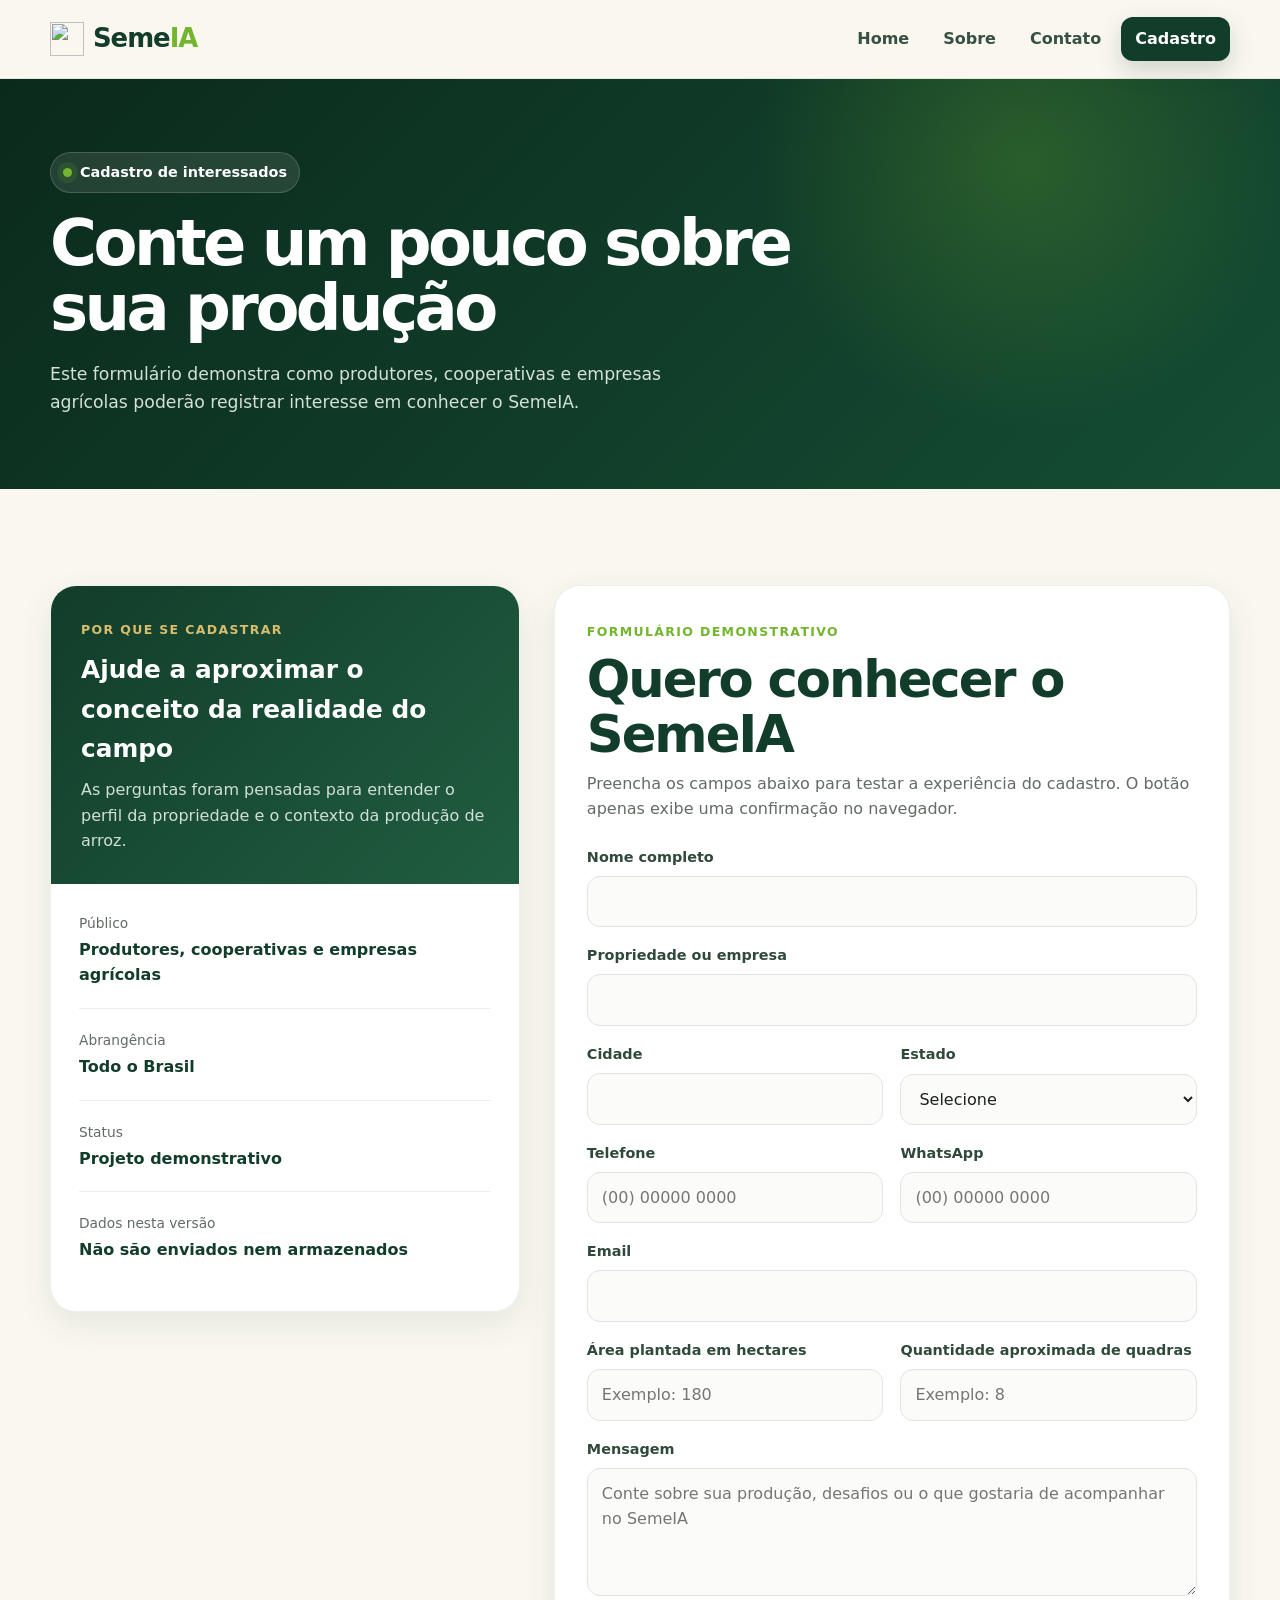
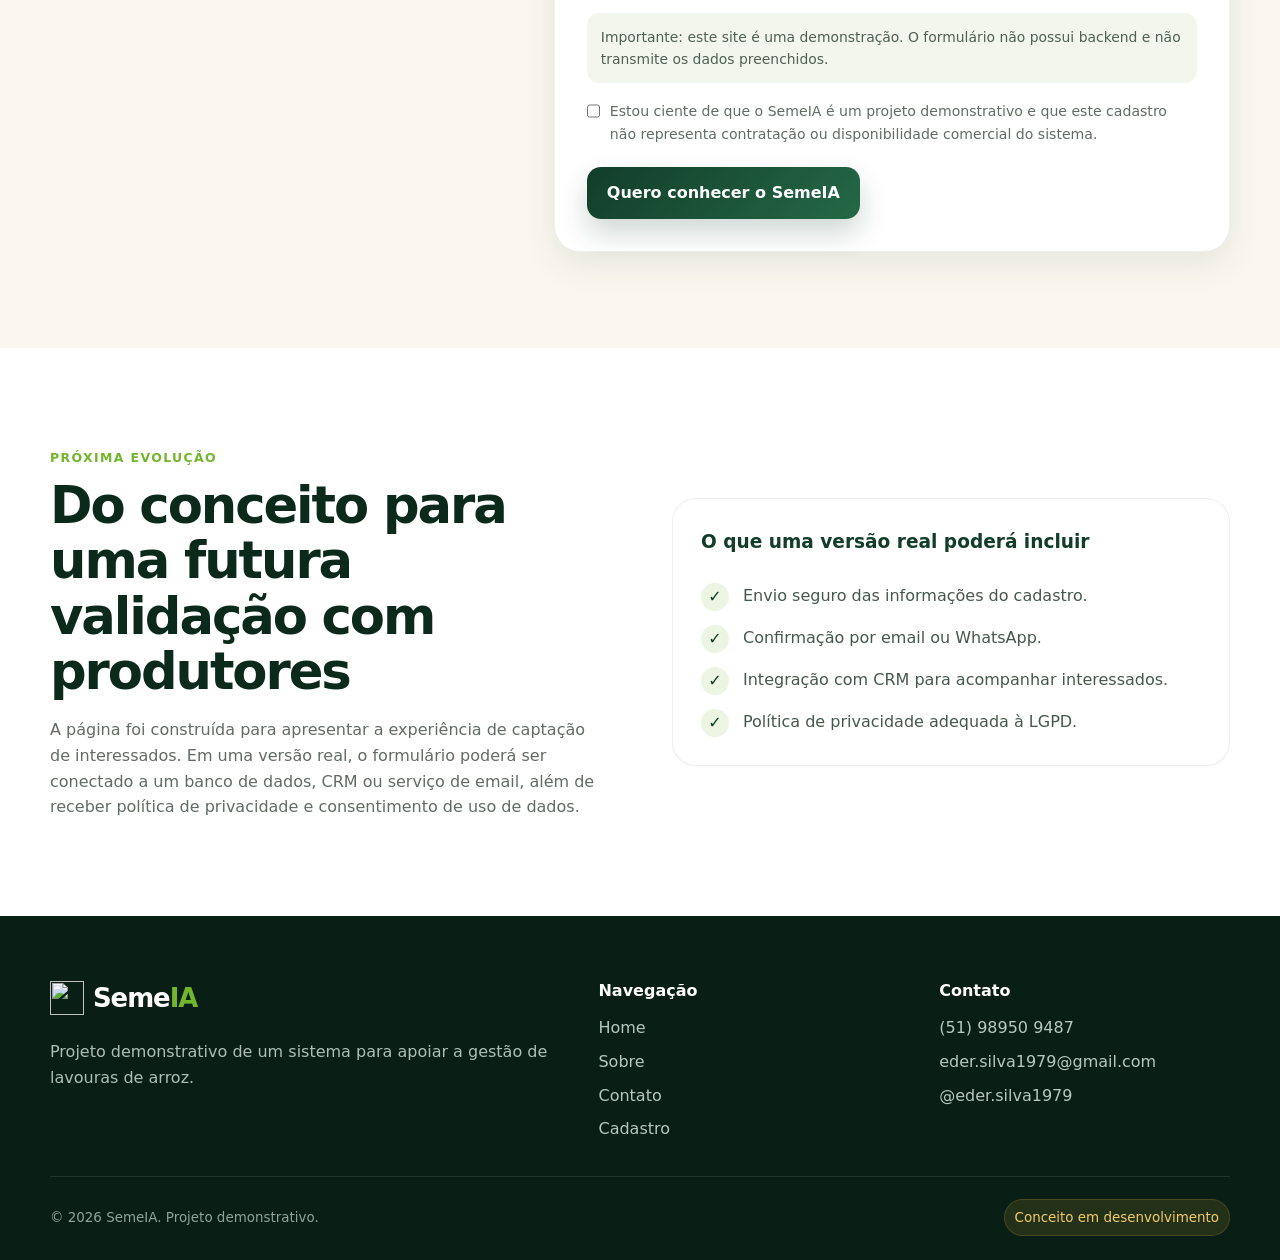
==== cadastro.html @ e6ffd7ab "Add files via upload" ====
<!doctype html>
<html lang="pt-BR">
<head>
  <meta charset="utf-8">
  <meta name="viewport" content="width=device-width, initial-scale=1">
  <meta name="description" content="Cadastre seu interesse no projeto demonstrativo SemeIA, conceito de sistema para produtores de arroz.">
  <title>Cadastro | SemeIA</title>
  <link rel="icon" href="assets/folha.svg" type="image/svg+xml">
  <link rel="stylesheet" href="styles.css">
</head>
<body>
  <a class="skip_link" href="#conteudo">Ir para o conteúdo</a>
  <header class="topbar"><div class="container navbar"><a class="brand" href="index.html"><img src="assets/folha.svg" alt=""><span>Seme<strong>IA</strong></span></a><button class="menu_button" type="button" aria-label="Abrir menu" aria-expanded="false"><span></span></button><nav aria-label="Navegação principal"><ul class="nav_links"><li><a href="index.html" data-page="index.html">Home</a></li><li><a href="sobre.html" data-page="sobre.html">Sobre</a></li><li><a href="contato.html" data-page="contato.html">Contato</a></li><li><a class="nav_cta" href="cadastro.html" data-page="cadastro.html">Cadastro</a></li></ul></nav></div></header>

  <main id="conteudo">
    <section class="page_hero register_hero"><div class="container reveal"><div class="eyebrow"><span class="eyebrow_dot"></span> Cadastro de interessados</div><h1>Conte um pouco sobre sua produção</h1><p>Este formulário demonstra como produtores, cooperativas e empresas agrícolas poderão registrar interesse em conhecer o SemeIA.</p></div></section>

    <section class="section">
      <div class="container form_layout">
        <aside class="contact_panel reveal">
          <div class="contact_panel_top"><span class="kicker" style="color:#d9bd6d">Por que se cadastrar</span><h3>Ajude a aproximar o conceito da realidade do campo</h3><p>As perguntas foram pensadas para entender o perfil da propriedade e o contexto da produção de arroz.</p></div>
          <div class="contact_items">
            <div class="contact_item"><span>Público</span><strong>Produtores, cooperativas e empresas agrícolas</strong></div>
            <div class="contact_item"><span>Abrangência</span><strong>Todo o Brasil</strong></div>
            <div class="contact_item"><span>Status</span><strong>Projeto demonstrativo</strong></div>
            <div class="contact_item"><span>Dados nesta versão</span><strong>Não são enviados nem armazenados</strong></div>
          </div>
        </aside>

        <div class="form_card reveal">
          <span class="kicker">Formulário demonstrativo</span>
          <h2>Quero conhecer o SemeIA</h2>
          <p class="form_intro">Preencha os campos abaixo para testar a experiência do cadastro. O botão apenas exibe uma confirmação no navegador.</p>
          <form id="interestForm">
            <div class="form_grid">
              <div class="form_group full"><label for="nome">Nome completo</label><input id="nome" name="nome" type="text" autocomplete="name" required></div>
              <div class="form_group full"><label for="empresa">Propriedade ou empresa</label><input id="empresa" name="empresa" type="text" required></div>
              <div class="form_group"><label for="cidade">Cidade</label><input id="cidade" name="cidade" type="text" autocomplete="address-level2" required></div>
              <div class="form_group"><label for="estado">Estado</label><select id="estado" name="estado" required><option value="">Selecione</option><option>AC</option><option>AL</option><option>AP</option><option>AM</option><option>BA</option><option>CE</option><option>DF</option><option>ES</option><option>GO</option><option>MA</option><option>MT</option><option>MS</option><option>MG</option><option>PA</option><option>PB</option><option>PR</option><option>PE</option><option>PI</option><option>RJ</option><option>RN</option><option>RS</option><option>RO</option><option>RR</option><option>SC</option><option>SP</option><option>SE</option><option>TO</option></select></div>
              <div class="form_group"><label for="telefone">Telefone</label><input id="telefone" name="telefone" type="tel" autocomplete="tel" required placeholder="(00) 00000 0000"></div>
              <div class="form_group"><label for="whatsapp">WhatsApp</label><input id="whatsapp" name="whatsapp" type="tel" required placeholder="(00) 00000 0000"></div>
              <div class="form_group full"><label for="email">Email</label><input id="email" name="email" type="email" autocomplete="email" required></div>
              <div class="form_group"><label for="hectares">Área plantada em hectares</label><input id="hectares" name="hectares" type="number" min="0" step="0.1" required placeholder="Exemplo: 180"></div>
              <div class="form_group"><label for="quadras">Quantidade aproximada de quadras</label><input id="quadras" name="quadras" type="number" min="1" step="1" required placeholder="Exemplo: 8"></div>
              <div class="form_group full"><label for="mensagem">Mensagem</label><textarea id="mensagem" name="mensagem" placeholder="Conte sobre sua produção, desafios ou o que gostaria de acompanhar no SemeIA"></textarea></div>
            </div>
            <div class="form_note">Importante: este site é uma demonstração. O formulário não possui backend e não transmite os dados preenchidos.</div>
            <label class="inline_check"><input type="checkbox" required><span>Estou ciente de que o SemeIA é um projeto demonstrativo e que este cadastro não representa contratação ou disponibilidade comercial do sistema.</span></label>
            <button class="button button_primary" type="submit">Quero conhecer o SemeIA</button>
            <div class="form_success" id="interestSuccess" role="status">Cadastro demonstrativo concluído. Obrigado pelo interesse no SemeIA. Nenhum dado foi enviado ou armazenado.</div>
          </form>
        </div>
      </div>
    </section>

    <section class="section section_white">
      <div class="container split">
        <div class="reveal"><span class="kicker">Próxima evolução</span><h2 class="section_title">Do conceito para uma futura validação com produtores</h2><p style="margin-top:18px;color:var(--cinza_medio)">A página foi construída para apresentar a experiência de captação de interessados. Em uma versão real, o formulário poderá ser conectado a um banco de dados, CRM ou serviço de email, além de receber política de privacidade e consentimento de uso de dados.</p></div>
        <div class="feature_card reveal" style="min-height:auto"><h3>O que uma versão real poderá incluir</h3><ul class="check_list"><li><span class="check_mark">✓</span><span>Envio seguro das informações do cadastro.</span></li><li><span class="check_mark">✓</span><span>Confirmação por email ou WhatsApp.</span></li><li><span class="check_mark">✓</span><span>Integração com CRM para acompanhar interessados.</span></li><li><span class="check_mark">✓</span><span>Política de privacidade adequada à LGPD.</span></li></ul></div>
      </div>
    </section>
  </main>

  <footer class="footer"><div class="container"><div class="footer_grid"><div><a class="brand" href="index.html"><img src="assets/folha.svg" alt=""><span>Seme<strong>IA</strong></span></a><p class="footer_about">Projeto demonstrativo de um sistema para apoiar a gestão de lavouras de arroz.</p></div><div><h4>Navegação</h4><ul class="footer_links"><li><a href="index.html">Home</a></li><li><a href="sobre.html">Sobre</a></li><li><a href="contato.html">Contato</a></li><li><a href="cadastro.html">Cadastro</a></li></ul></div><div><h4>Contato</h4><ul class="footer_links"><li><a href="tel:+5551989509487">(51) 98950 9487</a></li><li><a href="mailto:eder.silva1979@gmail.com">eder.silva1979@gmail.com</a></li><li><a href="https://instagram.com/eder.silva1979" target="_blank" rel="noopener">@eder.silva1979</a></li></ul></div></div><div class="footer_bottom"><span>© 2026 SemeIA. Projeto demonstrativo.</span><span class="demo_badge">Conceito em desenvolvimento</span></div></div></footer>
  <script src="script.js"></script>
</body>
</html>
---- styles.css ----
:root {
  --verde_floresta: #123d2a;
  --verde_profundo: #0b2a1c;
  --verde_folha: #73b52c;
  --verde_claro: #b7d985;
  --dourado_arroz: #d7a93b;
  --bege_palha: #f1ead9;
  --bege_claro: #faf7ef;
  --branco: #ffffff;
  --cinza_escuro: #1c211e;
  --cinza_medio: #626b64;
  --cinza_claro: #edf0ed;
  --alerta: #d84b3d;
  --atencao: #e7b936;
  --ok: #58a84e;
  --sombra: 0 24px 60px rgba(18, 61, 42, 0.14);
  --sombra_suave: 0 12px 34px rgba(18, 61, 42, 0.09);
  --raio: 24px;
  --raio_menor: 16px;
  --largura: 1180px;
}

* {
  box-sizing: border-box;
  margin: 0;
  padding: 0;
}

html {
  scroll-behavior: smooth;
}

body {
  font-family: Inter, ui-sans-serif, system-ui, -apple-system, BlinkMacSystemFont, "Segoe UI", sans-serif;
  color: var(--cinza_escuro);
  background: var(--bege_claro);
  line-height: 1.6;
  overflow-x: hidden;
}

img {
  display: block;
  width: 100%;
}

a {
  color: inherit;
  text-decoration: none;
}

button,
input,
select,
textarea {
  font: inherit;
}

.container {
  width: min(var(--largura), calc(100% - 40px));
  margin: 0 auto;
}

.skip_link {
  position: fixed;
  top: 10px;
  left: 10px;
  z-index: 9999;
  transform: translateY(-160%);
  background: var(--verde_profundo);
  color: var(--branco);
  padding: 10px 14px;
  border-radius: 10px;
}

.skip_link:focus {
  transform: translateY(0);
}

.topbar {
  position: sticky;
  top: 0;
  z-index: 1000;
  background: rgba(250, 247, 239, 0.9);
  backdrop-filter: blur(16px);
  border-bottom: 1px solid rgba(18, 61, 42, 0.09);
}

.navbar {
  min-height: 78px;
  display: flex;
  align-items: center;
  justify-content: space-between;
  gap: 28px;
}

.brand {
  display: inline-flex;
  align-items: center;
  gap: 9px;
  font-size: 1.62rem;
  font-weight: 850;
  color: var(--verde_floresta);
  letter-spacing: -0.04em;
}

.brand img {
  width: 34px;
  height: 34px;
}

.brand strong {
  color: var(--verde_folha);
}

.nav_links {
  display: flex;
  align-items: center;
  gap: 6px;
  list-style: none;
}

.nav_links a {
  display: inline-flex;
  align-items: center;
  min-height: 44px;
  padding: 9px 14px;
  border-radius: 12px;
  font-weight: 650;
  color: #365043;
  transition: 180ms ease;
}

.nav_links a:hover,
.nav_links a.active {
  background: rgba(115, 181, 44, 0.12);
  color: var(--verde_floresta);
}

.nav_cta {
  background: var(--verde_floresta) !important;
  color: var(--branco) !important;
  box-shadow: 0 10px 24px rgba(18, 61, 42, 0.18);
}

.menu_button {
  display: none;
  width: 46px;
  height: 46px;
  border: 0;
  border-radius: 14px;
  background: rgba(18, 61, 42, 0.08);
  color: var(--verde_floresta);
  cursor: pointer;
}

.menu_button span,
.menu_button::before,
.menu_button::after {
  content: "";
  display: block;
  width: 22px;
  height: 2px;
  margin: 5px auto;
  background: currentColor;
  transition: 180ms ease;
}

.hero {
  position: relative;
  min-height: 700px;
  overflow: hidden;
  background:
    radial-gradient(circle at 80% 20%, rgba(183, 217, 133, 0.38), transparent 28%),
    linear-gradient(135deg, #f8f4e8 0%, #edf2df 58%, #e5eed7 100%);
}

.hero::before {
  content: "";
  position: absolute;
  inset: 0;
  background-image:
    linear-gradient(rgba(18, 61, 42, 0.035) 1px, transparent 1px),
    linear-gradient(90deg, rgba(18, 61, 42, 0.035) 1px, transparent 1px);
  background-size: 36px 36px;
  mask-image: linear-gradient(to right, #000 0%, transparent 72%);
  pointer-events: none;
}

.hero_grid {
  position: relative;
  z-index: 2;
  min-height: 700px;
  display: grid;
  grid-template-columns: 1.05fr 0.95fr;
  align-items: center;
  gap: 44px;
  padding: 72px 0 62px;
}

.eyebrow {
  display: inline-flex;
  align-items: center;
  gap: 8px;
  margin-bottom: 18px;
  padding: 8px 12px;
  border: 1px solid rgba(18, 61, 42, 0.13);
  border-radius: 999px;
  background: rgba(255, 255, 255, 0.7);
  color: var(--verde_floresta);
  font-weight: 750;
  font-size: 0.9rem;
}

.eyebrow_dot {
  width: 9px;
  height: 9px;
  border-radius: 50%;
  background: var(--verde_folha);
  box-shadow: 0 0 0 6px rgba(115, 181, 44, 0.12);
}

.hero h1,
.page_hero h1 {
  font-size: clamp(2.7rem, 5vw, 5rem);
  line-height: 1.02;
  letter-spacing: -0.055em;
  color: var(--verde_profundo);
  max-width: 790px;
}

.hero h1 span {
  color: var(--verde_folha);
}

.hero_text {
  max-width: 660px;
  margin: 24px 0 30px;
  font-size: 1.16rem;
  color: #4e5e54;
}

.hero_actions,
.cta_actions {
  display: flex;
  flex-wrap: wrap;
  gap: 12px;
}

.button {
  display: inline-flex;
  align-items: center;
  justify-content: center;
  min-height: 52px;
  padding: 12px 20px;
  border: 0;
  border-radius: 14px;
  font-weight: 780;
  cursor: pointer;
  transition: transform 180ms ease, box-shadow 180ms ease, background 180ms ease;
}

.button:hover {
  transform: translateY(-2px);
}

.button_primary {
  color: var(--branco);
  background: linear-gradient(135deg, var(--verde_floresta), #246946);
  box-shadow: 0 14px 28px rgba(18, 61, 42, 0.2);
}

.button_secondary {
  color: var(--verde_floresta);
  background: rgba(255, 255, 255, 0.72);
  border: 1px solid rgba(18, 61, 42, 0.14);
}

.button_gold {
  color: #3c2d0c;
  background: var(--dourado_arroz);
  box-shadow: 0 12px 26px rgba(215, 169, 59, 0.24);
}

.hero_note {
  display: flex;
  gap: 10px;
  align-items: center;
  margin-top: 24px;
  color: var(--cinza_medio);
  font-size: 0.92rem;
}

.hero_note_icon {
  width: 28px;
  height: 28px;
  border-radius: 50%;
  display: grid;
  place-items: center;
  background: rgba(115, 181, 44, 0.14);
  color: var(--verde_floresta);
  font-weight: 900;
}

.hero_visual {
  position: relative;
  min-height: 570px;
  display: grid;
  place-items: end center;
}

.mascot_glow {
  position: absolute;
  width: 430px;
  height: 430px;
  border-radius: 50%;
  background: radial-gradient(circle, rgba(183, 217, 133, 0.75), rgba(183, 217, 133, 0));
  filter: blur(1px);
  top: 60px;
  right: 2%;
}

.mascot {
  position: relative;
  z-index: 2;
  width: min(520px, 100%);
  max-height: 610px;
  object-fit: contain;
  object-position: bottom;
  filter: drop-shadow(0 30px 38px rgba(20, 54, 35, 0.2));
  animation: float 5.2s ease-in-out infinite;
}

@keyframes float {
  0%, 100% { transform: translateY(0); }
  50% { transform: translateY(-10px); }
}

.sensor_chip {
  position: absolute;
  z-index: 3;
  width: 190px;
  padding: 13px 14px;
  border-radius: 16px;
  background: rgba(255, 255, 255, 0.88);
  border: 1px solid rgba(18, 61, 42, 0.09);
  box-shadow: var(--sombra_suave);
  backdrop-filter: blur(12px);
}

.sensor_chip strong {
  display: block;
  color: var(--verde_floresta);
  font-size: 0.95rem;
}

.sensor_chip span {
  display: block;
  margin-top: 2px;
  font-size: 0.82rem;
  color: var(--cinza_medio);
}

.sensor_chip_one { left: 0; top: 115px; }
.sensor_chip_two { right: 0; top: 205px; }
.sensor_chip_three { left: 30px; bottom: 88px; }

.section {
  padding: 96px 0;
}

.section_white {
  background: var(--branco);
}

.section_dark {
  color: var(--branco);
  background:
    radial-gradient(circle at 90% 10%, rgba(115, 181, 44, 0.18), transparent 30%),
    linear-gradient(135deg, #0b2a1c, #123d2a);
}

.section_head {
  max-width: 760px;
  margin-bottom: 46px;
}

.section_head.center {
  text-align: center;
  margin-left: auto;
  margin-right: auto;
}

.kicker {
  display: inline-block;
  margin-bottom: 10px;
  color: var(--verde_folha);
  font-weight: 820;
  text-transform: uppercase;
  letter-spacing: 0.11em;
  font-size: 0.78rem;
}

.section h2,
.section_title {
  font-size: clamp(2rem, 4vw, 3.25rem);
  line-height: 1.08;
  letter-spacing: -0.04em;
  color: var(--verde_profundo);
}

.section_dark h2,
.section_dark .section_title {
  color: var(--branco);
}

.section_head p {
  margin-top: 16px;
  font-size: 1.06rem;
  color: var(--cinza_medio);
}

.section_dark .section_head p {
  color: #c8d6cd;
}

.stats_grid {
  display: grid;
  grid-template-columns: repeat(3, 1fr);
  gap: 18px;
  margin-top: -46px;
  position: relative;
  z-index: 8;
}

.stat_card {
  padding: 28px;
  border-radius: 20px;
  background: rgba(255, 255, 255, 0.95);
  border: 1px solid rgba(18, 61, 42, 0.08);
  box-shadow: var(--sombra_suave);
}

.stat_number {
  display: inline-flex;
  align-items: baseline;
  gap: 4px;
  font-size: 2.2rem;
  font-weight: 900;
  color: var(--verde_floresta);
  letter-spacing: -0.05em;
}

.stat_card p {
  margin-top: 4px;
  color: var(--cinza_medio);
}

.feature_grid {
  display: grid;
  grid-template-columns: repeat(3, 1fr);
  gap: 20px;
}

.feature_card {
  min-height: 238px;
  padding: 28px;
  border-radius: var(--raio);
  background: var(--branco);
  border: 1px solid rgba(18, 61, 42, 0.08);
  box-shadow: 0 2px 0 rgba(18, 61, 42, 0.02);
  transition: transform 220ms ease, box-shadow 220ms ease, border 220ms ease;
}

.feature_card:hover {
  transform: translateY(-7px);
  border-color: rgba(115, 181, 44, 0.36);
  box-shadow: var(--sombra_suave);
}

.feature_icon {
  width: 50px;
  height: 50px;
  display: grid;
  place-items: center;
  border-radius: 15px;
  background: rgba(115, 181, 44, 0.12);
  color: var(--verde_floresta);
  margin-bottom: 18px;
}

.feature_icon svg {
  width: 26px;
  height: 26px;
  stroke: currentColor;
  fill: none;
  stroke-width: 1.8;
  stroke-linecap: round;
  stroke-linejoin: round;
}

.feature_card h3 {
  color: var(--verde_floresta);
  font-size: 1.16rem;
  margin-bottom: 9px;
}

.feature_card p {
  color: var(--cinza_medio);
  font-size: 0.96rem;
}

.split {
  display: grid;
  grid-template-columns: 1fr 1fr;
  align-items: center;
  gap: 64px;
}

.photo_frame {
  position: relative;
  overflow: hidden;
  min-height: 510px;
  border-radius: 30px;
  box-shadow: var(--sombra);
  background: #dfe8d8;
}

.photo_frame img {
  position: absolute;
  inset: 0;
  height: 100%;
  object-fit: cover;
  transition: transform 700ms ease;
}

.photo_frame:hover img {
  transform: scale(1.035);
}

.photo_badge {
  position: absolute;
  left: 22px;
  bottom: 22px;
  padding: 12px 15px;
  border-radius: 14px;
  background: rgba(11, 42, 28, 0.9);
  color: var(--branco);
  backdrop-filter: blur(8px);
  font-weight: 700;
}

.check_list {
  display: grid;
  gap: 14px;
  list-style: none;
  margin-top: 26px;
}

.check_list li {
  display: grid;
  grid-template-columns: 30px 1fr;
  gap: 12px;
  color: #46584d;
}

.check_mark {
  width: 28px;
  height: 28px;
  display: grid;
  place-items: center;
  border-radius: 50%;
  background: rgba(115, 181, 44, 0.14);
  color: var(--verde_floresta);
  font-weight: 900;
}

.map_panel {
  display: grid;
  grid-template-columns: 1.1fr 0.9fr;
  overflow: hidden;
  border-radius: 30px;
  background: var(--branco);
  border: 1px solid rgba(18, 61, 42, 0.08);
  box-shadow: var(--sombra);
}

.field_map {
  position: relative;
  min-height: 540px;
  padding: 30px;
  background:
    linear-gradient(rgba(255,255,255,0.5), rgba(255,255,255,0.5)),
    linear-gradient(90deg, rgba(18,61,42,0.05) 1px, transparent 1px),
    linear-gradient(rgba(18,61,42,0.05) 1px, transparent 1px),
    #e8ebdc;
  background-size: auto, 28px 28px, 28px 28px, auto;
}

.map_label {
  display: inline-flex;
  gap: 8px;
  align-items: center;
  padding: 9px 12px;
  border-radius: 12px;
  background: rgba(255, 255, 255, 0.9);
  color: var(--verde_floresta);
  font-weight: 800;
  box-shadow: 0 8px 18px rgba(18, 61, 42, 0.08);
}

.quadras {
  display: grid;
  grid-template-columns: 1.2fr 0.8fr;
  grid-template-rows: 1fr 1fr;
  gap: 13px;
  height: 410px;
  margin-top: 22px;
  transform: rotate(-2deg);
}

.quadra {
  position: relative;
  display: flex;
  align-items: flex-end;
  padding: 20px;
  border: 4px solid rgba(255,255,255,0.88);
  border-radius: 24px 12px 30px 16px;
  color: var(--branco);
  font-weight: 850;
  overflow: hidden;
  box-shadow: inset 0 0 0 1px rgba(0,0,0,0.08), 0 10px 20px rgba(18,61,42,0.08);
}

.quadra::before {
  content: "";
  position: absolute;
  inset: 0;
  opacity: 0.22;
  background: repeating-linear-gradient(15deg, rgba(255,255,255,0.5) 0 2px, transparent 2px 16px);
}

.quadra span {
  position: relative;
  z-index: 2;
  text-shadow: 0 2px 8px rgba(0,0,0,0.2);
}

.quadra_ok { background: #4c9850; }
.quadra_attention { background: #d0a82e; }
.quadra_alert { background: #c94f41; }
.quadra_four { border-radius: 12px 26px 14px 30px; }

.map_info {
  padding: 42px;
  background: #fefefc;
}

.map_info h3 {
  font-size: 1.6rem;
  color: var(--verde_floresta);
  margin-bottom: 10px;
}

.map_info > p {
  color: var(--cinza_medio);
}

.legend {
  display: grid;
  gap: 13px;
  margin-top: 30px;
}

.legend_item {
  display: grid;
  grid-template-columns: 14px 1fr;
  gap: 11px;
  align-items: start;
  padding: 13px 0;
  border-bottom: 1px solid rgba(18, 61, 42, 0.08);
}

.legend_dot {
  width: 12px;
  height: 12px;
  margin-top: 6px;
  border-radius: 50%;
}

.legend_dot.ok { background: var(--ok); }
.legend_dot.attention { background: var(--atencao); }
.legend_dot.alert { background: var(--alerta); }

.legend_item strong {
  display: block;
  color: var(--verde_floresta);
  font-size: 0.96rem;
}

.legend_item span {
  color: var(--cinza_medio);
  font-size: 0.88rem;
}

.phones {
  display: grid;
  grid-template-columns: repeat(3, 1fr);
  gap: 22px;
  align-items: end;
  margin-top: 42px;
}

.phone {
  border: 9px solid #131713;
  border-radius: 36px;
  background: #f7f8f5;
  min-height: 520px;
  overflow: hidden;
  box-shadow: 0 28px 56px rgba(0,0,0,0.22);
  transform: translateY(0);
  transition: transform 250ms ease;
}

.phone:hover {
  transform: translateY(-8px);
}

.phone:nth-child(2) {
  min-height: 560px;
}

.phone_top {
  width: 94px;
  height: 23px;
  margin: 0 auto 6px;
  border-radius: 0 0 16px 16px;
  background: #131713;
}

.app_header {
  display: flex;
  justify-content: space-between;
  align-items: center;
  padding: 15px 17px 10px;
  color: var(--verde_floresta);
  font-weight: 850;
}

.app_avatar {
  width: 32px;
  height: 32px;
  border-radius: 50%;
  background: rgba(115, 181, 44, 0.16);
  display: grid;
  place-items: center;
}

.app_body {
  padding: 12px 17px 20px;
}

.app_card {
  margin-bottom: 12px;
  padding: 15px;
  border-radius: 17px;
  background: var(--branco);
  border: 1px solid #e7ebe6;
  box-shadow: 0 7px 18px rgba(18,61,42,0.05);
}

.app_metric {
  display: flex;
  justify-content: space-between;
  gap: 10px;
  margin-top: 8px;
}

.metric_value {
  font-size: 1.5rem;
  font-weight: 900;
  color: var(--verde_floresta);
}

.mini_bar {
  height: 8px;
  border-radius: 99px;
  background: #e6ece3;
  overflow: hidden;
  margin-top: 9px;
}

.mini_bar span {
  display: block;
  height: 100%;
  border-radius: inherit;
  background: linear-gradient(90deg, var(--verde_folha), var(--dourado_arroz));
}

.mini_map {
  display: grid;
  grid-template-columns: 1.2fr 0.8fr;
  grid-template-rows: 1fr 1fr;
  gap: 6px;
  height: 210px;
  padding: 8px;
  border-radius: 17px;
  background: #e6eadf;
}

.mini_map div {
  border-radius: 10px;
}

.chart {
  height: 130px;
  display: flex;
  gap: 7px;
  align-items: end;
  padding-top: 10px;
}

.chart span {
  flex: 1;
  border-radius: 8px 8px 3px 3px;
  background: linear-gradient(to top, var(--verde_floresta), var(--verde_folha));
  opacity: 0.9;
}

.process_grid {
  display: grid;
  grid-template-columns: repeat(4, 1fr);
  gap: 18px;
  counter-reset: steps;
}

.process_card {
  position: relative;
  padding: 25px;
  border-radius: 20px;
  background: var(--branco);
  border: 1px solid rgba(18,61,42,0.09);
}

.process_card::before {
  counter-increment: steps;
  content: "0" counter(steps);
  display: block;
  margin-bottom: 28px;
  color: var(--dourado_arroz);
  font-size: 0.88rem;
  font-weight: 900;
  letter-spacing: 0.12em;
}

.process_card h3 {
  color: var(--verde_floresta);
  margin-bottom: 8px;
}

.process_card p {
  color: var(--cinza_medio);
  font-size: 0.93rem;
}

.cost_panel {
  display: grid;
  grid-template-columns: 0.9fr 1.1fr;
  gap: 34px;
  align-items: center;
}

.cost_cards {
  display: grid;
  gap: 14px;
}

.cost_card {
  display: flex;
  justify-content: space-between;
  align-items: center;
  padding: 19px 20px;
  border-radius: 17px;
  background: rgba(255,255,255,0.08);
  border: 1px solid rgba(255,255,255,0.12);
}

.cost_card strong {
  font-size: 1.12rem;
}

.cost_card span {
  color: #b9cabe;
  font-size: 0.88rem;
}

.projection_card {
  padding: 32px;
  border-radius: 28px;
  color: var(--cinza_escuro);
  background: var(--branco);
  box-shadow: 0 24px 50px rgba(0,0,0,0.18);
}

.projection_card h3 {
  color: var(--verde_floresta);
}

.projection_row {
  display: flex;
  justify-content: space-between;
  gap: 16px;
  padding: 16px 0;
  border-bottom: 1px solid var(--cinza_claro);
}

.projection_row:last-child {
  border-bottom: 0;
}

.projection_row strong {
  color: var(--verde_floresta);
}

.photo_band {
  min-height: 460px;
  display: grid;
  align-items: center;
  background:
    linear-gradient(90deg, rgba(11,42,28,0.9) 0%, rgba(11,42,28,0.67) 46%, rgba(11,42,28,0.2) 100%),
    url("https://images.unsplash.com/photo-1764323064965-9182443d27a9?auto=format&fit=crop&fm=jpg&q=82&w=1900") center/cover;
  color: var(--branco);
}

.photo_band_content {
  max-width: 640px;
  padding: 82px 0;
}

.photo_band h2 {
  font-size: clamp(2.2rem, 4vw, 3.7rem);
  line-height: 1.06;
  letter-spacing: -0.045em;
}

.photo_band p {
  margin: 18px 0 26px;
  color: #d7e2db;
  font-size: 1.05rem;
}

.cta_box {
  display: grid;
  grid-template-columns: 1fr auto;
  align-items: center;
  gap: 24px;
  padding: 46px;
  border-radius: 30px;
  color: var(--branco);
  background:
    radial-gradient(circle at 88% 10%, rgba(215,169,59,0.28), transparent 24%),
    linear-gradient(135deg, #123d2a, #0b2a1c);
  box-shadow: var(--sombra);
}

.cta_box h2 {
  color: var(--branco);
  font-size: clamp(2rem, 4vw, 3rem);
}

.cta_box p {
  max-width: 720px;
  margin-top: 12px;
  color: #cbd9d0;
}

.page_hero {
  position: relative;
  min-height: 510px;
  display: grid;
  align-items: center;
  color: var(--branco);
  overflow: hidden;
  background:
    linear-gradient(90deg, rgba(11,42,28,0.94) 0%, rgba(11,42,28,0.78) 55%, rgba(11,42,28,0.2) 100%),
    url("https://images.unsplash.com/photo-1762098069270-66f50cdb1a84?auto=format&fit=crop&fm=jpg&q=82&w=1900") center/cover;
}

.page_hero.contact_hero {
  background:
    linear-gradient(90deg, rgba(11,42,28,0.94) 0%, rgba(11,42,28,0.76) 58%, rgba(11,42,28,0.18) 100%),
    url("https://images.unsplash.com/photo-1772485329745-ad359733d96e?auto=format&fit=crop&fm=jpg&q=82&w=1900") center/cover;
}

.page_hero.register_hero {
  min-height: 410px;
  background:
    radial-gradient(circle at 80% 20%, rgba(115,181,44,0.25), transparent 25%),
    linear-gradient(135deg, #0b2a1c, #154d34);
}

.page_hero h1 {
  color: var(--branco);
  max-width: 760px;
}

.page_hero p {
  max-width: 680px;
  margin-top: 20px;
  font-size: 1.08rem;
  color: #d4e0d8;
}

.page_hero .eyebrow {
  color: var(--branco);
  background: rgba(255,255,255,0.1);
  border-color: rgba(255,255,255,0.16);
}

.info_grid {
  display: grid;
  grid-template-columns: repeat(3, 1fr);
  gap: 20px;
}

.info_card {
  padding: 28px;
  border-radius: 22px;
  background: var(--branco);
  border: 1px solid rgba(18,61,42,0.08);
}

.info_card h3 {
  color: var(--verde_floresta);
  margin-bottom: 7px;
}

.info_card p {
  color: var(--cinza_medio);
}

.form_layout {
  display: grid;
  grid-template-columns: 0.82fr 1.18fr;
  gap: 34px;
  align-items: start;
}

.contact_panel,
.form_card {
  border-radius: 26px;
  background: var(--branco);
  border: 1px solid rgba(18,61,42,0.08);
  box-shadow: var(--sombra_suave);
}

.contact_panel {
  overflow: hidden;
}

.contact_panel_top {
  padding: 30px;
  color: var(--branco);
  background: linear-gradient(135deg, var(--verde_floresta), #205d40);
}

.contact_panel_top h3 {
  font-size: 1.55rem;
}

.contact_panel_top p {
  margin-top: 8px;
  color: #d1dfd5;
}

.contact_items {
  padding: 8px 28px 28px;
}

.contact_item {
  padding: 20px 0;
  border-bottom: 1px solid var(--cinza_claro);
}

.contact_item:last-child {
  border-bottom: 0;
}

.contact_item span {
  display: block;
  color: var(--cinza_medio);
  font-size: 0.86rem;
}

.contact_item a,
.contact_item strong {
  display: inline-block;
  margin-top: 3px;
  color: var(--verde_floresta);
  font-weight: 780;
}

.form_card {
  padding: 32px;
}

.form_card h2,
.form_card h3 {
  color: var(--verde_floresta);
}

.form_intro {
  margin: 8px 0 24px;
  color: var(--cinza_medio);
}

.form_grid {
  display: grid;
  grid-template-columns: repeat(2, 1fr);
  gap: 17px;
}

.form_group {
  display: grid;
  gap: 7px;
}

.form_group.full {
  grid-column: 1 / -1;
}

.form_group label {
  color: #2f4a3a;
  font-size: 0.9rem;
  font-weight: 760;
}

.form_group input,
.form_group select,
.form_group textarea {
  width: 100%;
  min-height: 50px;
  border: 1px solid #dfe5df;
  border-radius: 13px;
  background: #fbfcfa;
  padding: 12px 14px;
  color: var(--cinza_escuro);
  outline: none;
  transition: border 160ms ease, box-shadow 160ms ease, background 160ms ease;
}

.form_group textarea {
  min-height: 128px;
  resize: vertical;
}

.form_group input:focus,
.form_group select:focus,
.form_group textarea:focus {
  border-color: rgba(115,181,44,0.8);
  background: var(--branco);
  box-shadow: 0 0 0 4px rgba(115,181,44,0.12);
}

.form_note {
  margin: 17px 0;
  padding: 13px 14px;
  border-radius: 12px;
  background: #f2f6ec;
  color: #506052;
  font-size: 0.87rem;
}

.inline_check {
  display: flex;
  gap: 10px;
  align-items: flex-start;
  margin: 16px 0 22px;
  color: var(--cinza_medio);
  font-size: 0.88rem;
}

.inline_check input {
  width: 18px;
  height: 18px;
  margin-top: 2px;
  accent-color: var(--verde_floresta);
}

.form_success {
  display: none;
  margin-top: 18px;
  padding: 16px;
  border-radius: 14px;
  background: #e8f4e3;
  color: #285f2e;
  font-weight: 720;
}

.form_success.show {
  display: block;
  animation: pop 240ms ease;
}

@keyframes pop {
  from { transform: scale(0.98); opacity: 0; }
  to { transform: scale(1); opacity: 1; }
}

.faq_list {
  max-width: 900px;
  margin: 0 auto;
  display: grid;
  gap: 12px;
}

.faq_item {
  border-radius: 16px;
  background: var(--branco);
  border: 1px solid rgba(18,61,42,0.09);
  overflow: hidden;
}

.faq_button {
  width: 100%;
  display: flex;
  align-items: center;
  justify-content: space-between;
  gap: 20px;
  padding: 19px 20px;
  border: 0;
  background: transparent;
  color: var(--verde_floresta);
  text-align: left;
  font-weight: 780;
  cursor: pointer;
}

.faq_symbol {
  font-size: 1.3rem;
  transition: transform 180ms ease;
}

.faq_answer {
  display: grid;
  grid-template-rows: 0fr;
  transition: grid-template-rows 220ms ease;
}

.faq_answer > div {
  overflow: hidden;
}

.faq_answer p {
  padding: 0 20px 19px;
  color: var(--cinza_medio);
}

.faq_item.open .faq_answer {
  grid-template-rows: 1fr;
}

.faq_item.open .faq_symbol {
  transform: rotate(45deg);
}

.footer {
  background: #091f15;
  color: #d8e2dc;
  padding: 62px 0 24px;
}

.footer_grid {
  display: grid;
  grid-template-columns: 1.2fr 0.7fr 0.7fr;
  gap: 50px;
  padding-bottom: 34px;
}

.footer .brand {
  color: var(--branco);
}

.footer_about {
  max-width: 500px;
  margin-top: 16px;
  color: #aebeb4;
}

.footer h4 {
  color: var(--branco);
  margin-bottom: 12px;
}

.footer_links {
  list-style: none;
  display: grid;
  gap: 8px;
  color: #b8c7bd;
}

.footer_links a:hover {
  color: var(--verde_claro);
}

.footer_bottom {
  display: flex;
  align-items: center;
  justify-content: space-between;
  gap: 20px;
  padding-top: 22px;
  border-top: 1px solid rgba(255,255,255,0.1);
  color: #90a397;
  font-size: 0.84rem;
}

.demo_badge {
  display: inline-flex;
  align-items: center;
  padding: 7px 10px;
  border-radius: 999px;
  background: rgba(215,169,59,0.13);
  color: #f1cb6b;
  border: 1px solid rgba(215,169,59,0.2);
}

.reveal {
  opacity: 0;
  transform: translateY(20px);
  transition: opacity 650ms ease, transform 650ms ease;
}

.reveal.visible {
  opacity: 1;
  transform: translateY(0);
}

@media (prefers-reduced-motion: reduce) {
  *, *::before, *::after {
    scroll-behavior: auto !important;
    animation: none !important;
    transition: none !important;
  }
  .reveal {
    opacity: 1;
    transform: none;
  }
}

@media (max-width: 980px) {
  .menu_button {
    display: block;
  }

  .nav_links {
    position: fixed;
    top: 78px;
    left: 20px;
    right: 20px;
    display: grid;
    padding: 14px;
    background: rgba(250,247,239,0.98);
    border: 1px solid rgba(18,61,42,0.1);
    border-radius: 18px;
    box-shadow: var(--sombra_suave);
    transform: translateY(-14px);
    opacity: 0;
    visibility: hidden;
    transition: 180ms ease;
  }

  .nav_links.open {
    transform: translateY(0);
    opacity: 1;
    visibility: visible;
  }

  .nav_links a {
    width: 100%;
  }

  .hero_grid,
  .split,
  .map_panel,
  .form_layout,
  .cost_panel {
    grid-template-columns: 1fr;
  }

  .hero_grid {
    padding-top: 60px;
  }

  .hero_visual {
    min-height: 520px;
  }

  .feature_grid,
  .info_grid {
    grid-template-columns: repeat(2, 1fr);
  }

  .process_grid {
    grid-template-columns: repeat(2, 1fr);
  }

  .phones {
    grid-template-columns: 1fr 1fr;
  }

  .phone:last-child {
    grid-column: 1 / -1;
    width: min(420px, 100%);
    justify-self: center;
  }

  .cta_box {
    grid-template-columns: 1fr;
  }

  .footer_grid {
    grid-template-columns: 1fr 1fr;
  }

  .footer_grid > div:first-child {
    grid-column: 1 / -1;
  }
}

@media (max-width: 680px) {
  .container {
    width: min(100% - 28px, var(--largura));
  }

  .navbar {
    min-height: 70px;
  }

  .nav_links {
    top: 70px;
    left: 14px;
    right: 14px;
  }

  .hero,
  .hero_grid {
    min-height: auto;
  }

  .hero_grid {
    gap: 22px;
    padding: 52px 0 40px;
  }

  .hero h1,
  .page_hero h1 {
    font-size: clamp(2.45rem, 12vw, 3.55rem);
  }

  .hero_text {
    font-size: 1.02rem;
  }

  .hero_actions .button,
  .cta_actions .button {
    width: 100%;
  }

  .hero_visual {
    min-height: 460px;
  }

  .mascot {
    max-height: 470px;
  }

  .mascot_glow {
    width: 300px;
    height: 300px;
  }

  .sensor_chip {
    width: 160px;
    padding: 10px 11px;
  }

  .sensor_chip_one { top: 90px; left: -5px; }
  .sensor_chip_two { top: 190px; right: -5px; }
  .sensor_chip_three { bottom: 40px; left: 0; }

  .stats_grid {
    grid-template-columns: 1fr;
    margin-top: 0;
    padding-top: 18px;
  }

  .section {
    padding: 72px 0;
  }

  .feature_grid,
  .info_grid,
  .process_grid,
  .phones,
  .form_grid,
  .footer_grid {
    grid-template-columns: 1fr;
  }

  .phone:last-child,
  .footer_grid > div:first-child {
    grid-column: auto;
  }

  .phone,
  .phone:nth-child(2) {
    min-height: 500px;
  }

  .photo_frame {
    min-height: 380px;
  }

  .field_map {
    min-height: 470px;
    padding: 18px;
  }

  .quadras {
    height: 355px;
  }

  .map_info,
  .form_card,
  .contact_panel_top,
  .contact_items {
    padding-left: 20px;
    padding-right: 20px;
  }

  .cta_box {
    padding: 30px 22px;
  }

  .page_hero {
    min-height: 470px;
  }

  .page_hero.register_hero {
    min-height: 390px;
  }

  .footer_bottom {
    align-items: flex-start;
    flex-direction: column;
  }
}
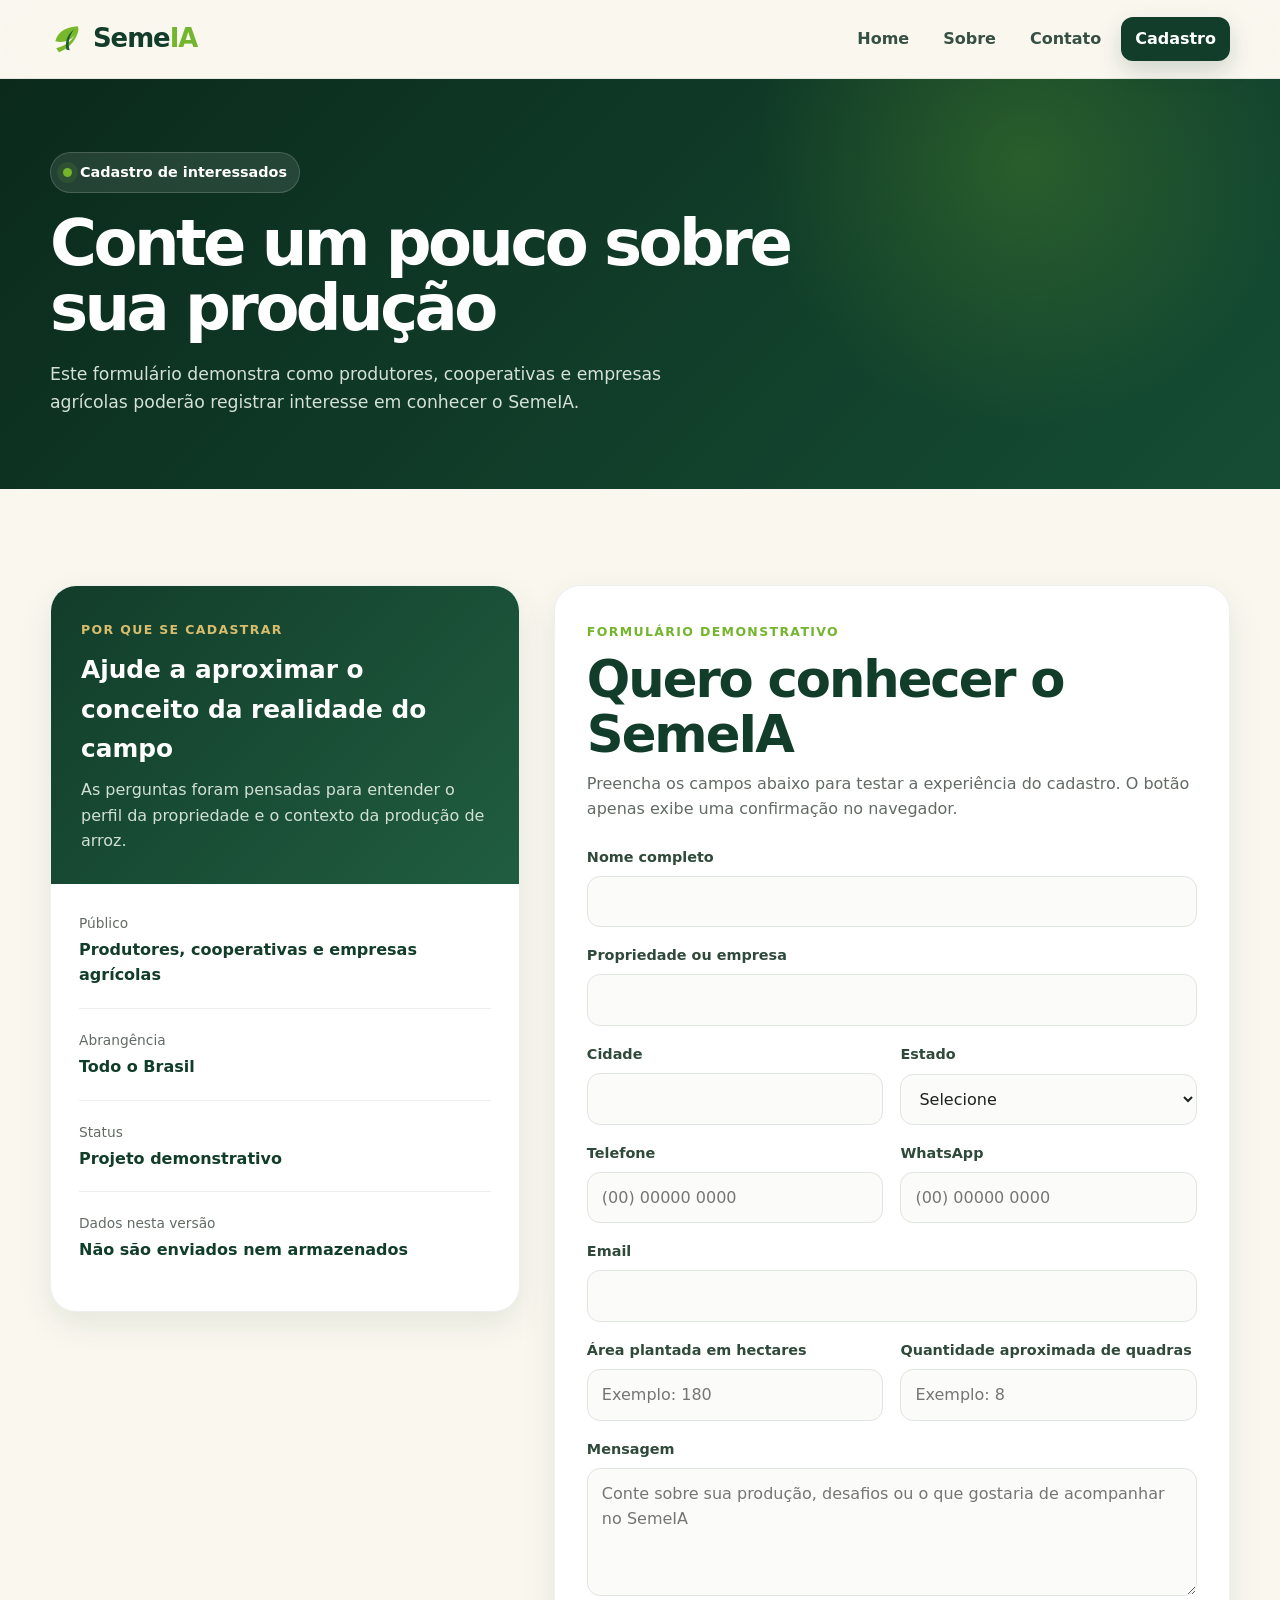
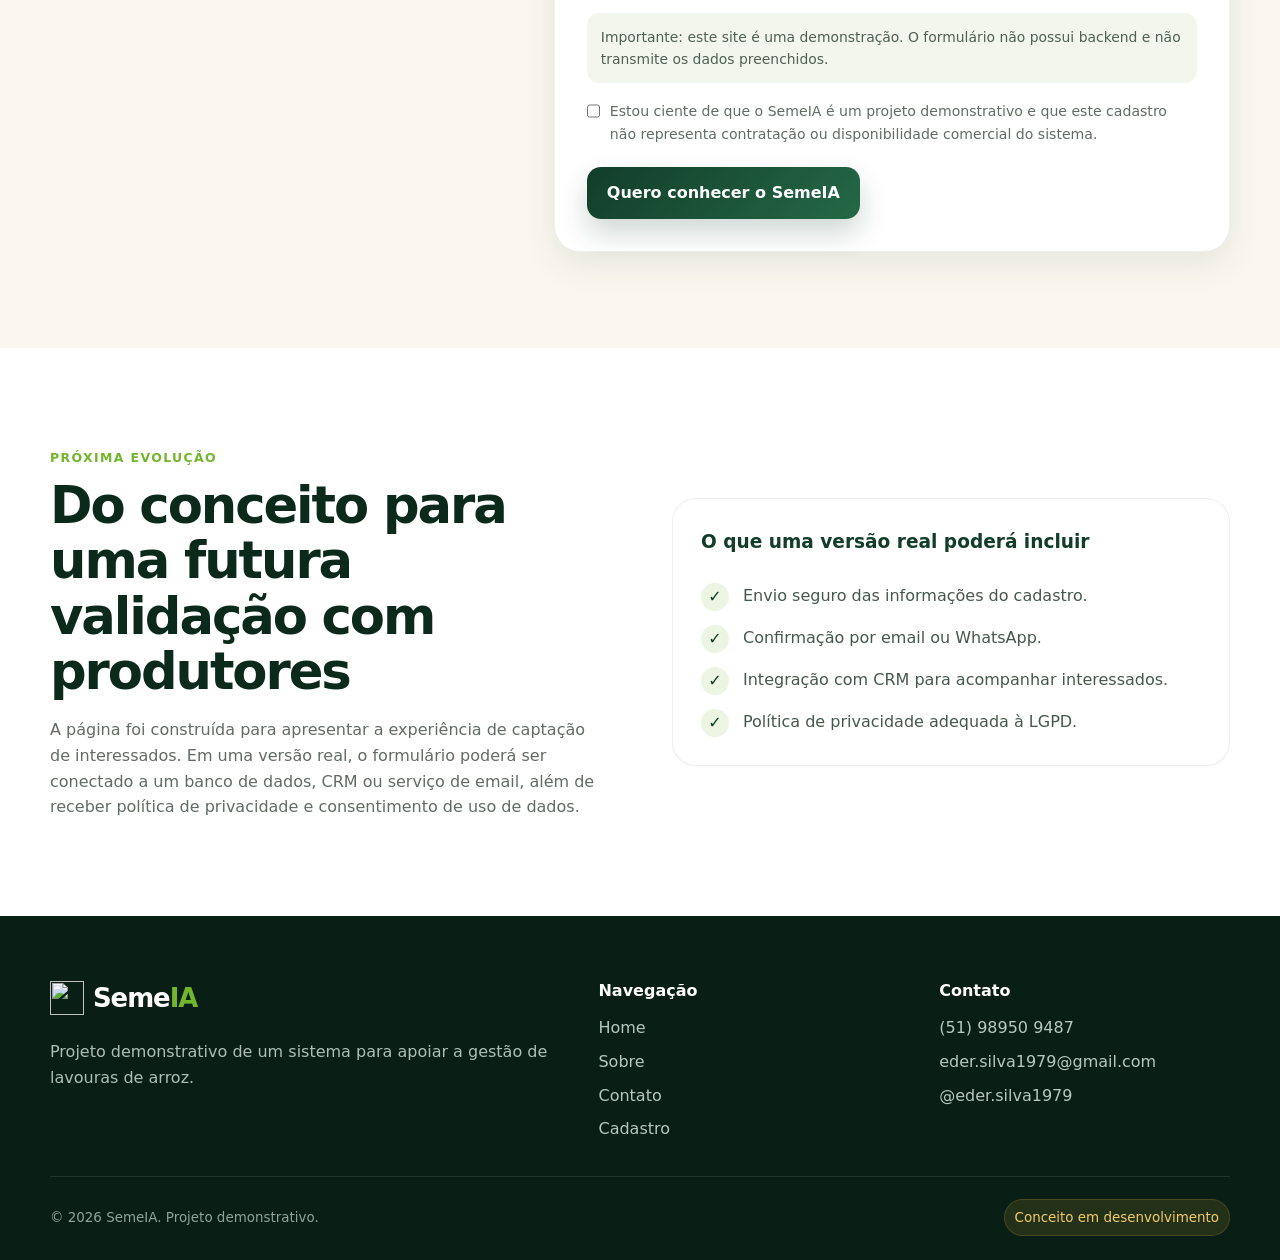
==== commit 5830f9d4: "Fix image source path in cadastro.html" ====
--- a/cadastro.html
+++ b/cadastro.html
@@ -5,12 +5,12 @@
   <meta name="viewport" content="width=device-width, initial-scale=1">
   <meta name="description" content="Cadastre seu interesse no projeto demonstrativo SemeIA, conceito de sistema para produtores de arroz.">
   <title>Cadastro | SemeIA</title>
-  <link rel="icon" href="assets/folha.svg" type="image/svg+xml">
+  <link rel="icon" href="folha.svg" type="image/svg+xml">
   <link rel="stylesheet" href="styles.css">
 </head>
 <body>
   <a class="skip_link" href="#conteudo">Ir para o conteúdo</a>
-  <header class="topbar"><div class="container navbar"><a class="brand" href="index.html"><img src="assets/folha.svg" alt=""><span>Seme<strong>IA</strong></span></a><button class="menu_button" type="button" aria-label="Abrir menu" aria-expanded="false"><span></span></button><nav aria-label="Navegação principal"><ul class="nav_links"><li><a href="index.html" data-page="index.html">Home</a></li><li><a href="sobre.html" data-page="sobre.html">Sobre</a></li><li><a href="contato.html" data-page="contato.html">Contato</a></li><li><a class="nav_cta" href="cadastro.html" data-page="cadastro.html">Cadastro</a></li></ul></nav></div></header>
+  <header class="topbar"><div class="container navbar"><a class="brand" href="index.html"><img src="folha.svg" alt=""><span>Seme<strong>IA</strong></span></a><button class="menu_button" type="button" aria-label="Abrir menu" aria-expanded="false"><span></span></button><nav aria-label="Navegação principal"><ul class="nav_links"><li><a href="index.html" data-page="index.html">Home</a></li><li><a href="sobre.html" data-page="sobre.html">Sobre</a></li><li><a href="contato.html" data-page="contato.html">Contato</a></li><li><a class="nav_cta" href="cadastro.html" data-page="cadastro.html">Cadastro</a></li></ul></nav></div></header>
 
   <main id="conteudo">
     <section class="page_hero register_hero"><div class="container reveal"><div class="eyebrow"><span class="eyebrow_dot"></span> Cadastro de interessados</div><h1>Conte um pouco sobre sua produção</h1><p>Este formulário demonstra como produtores, cooperativas e empresas agrícolas poderão registrar interesse em conhecer o SemeIA.</p></div></section>
